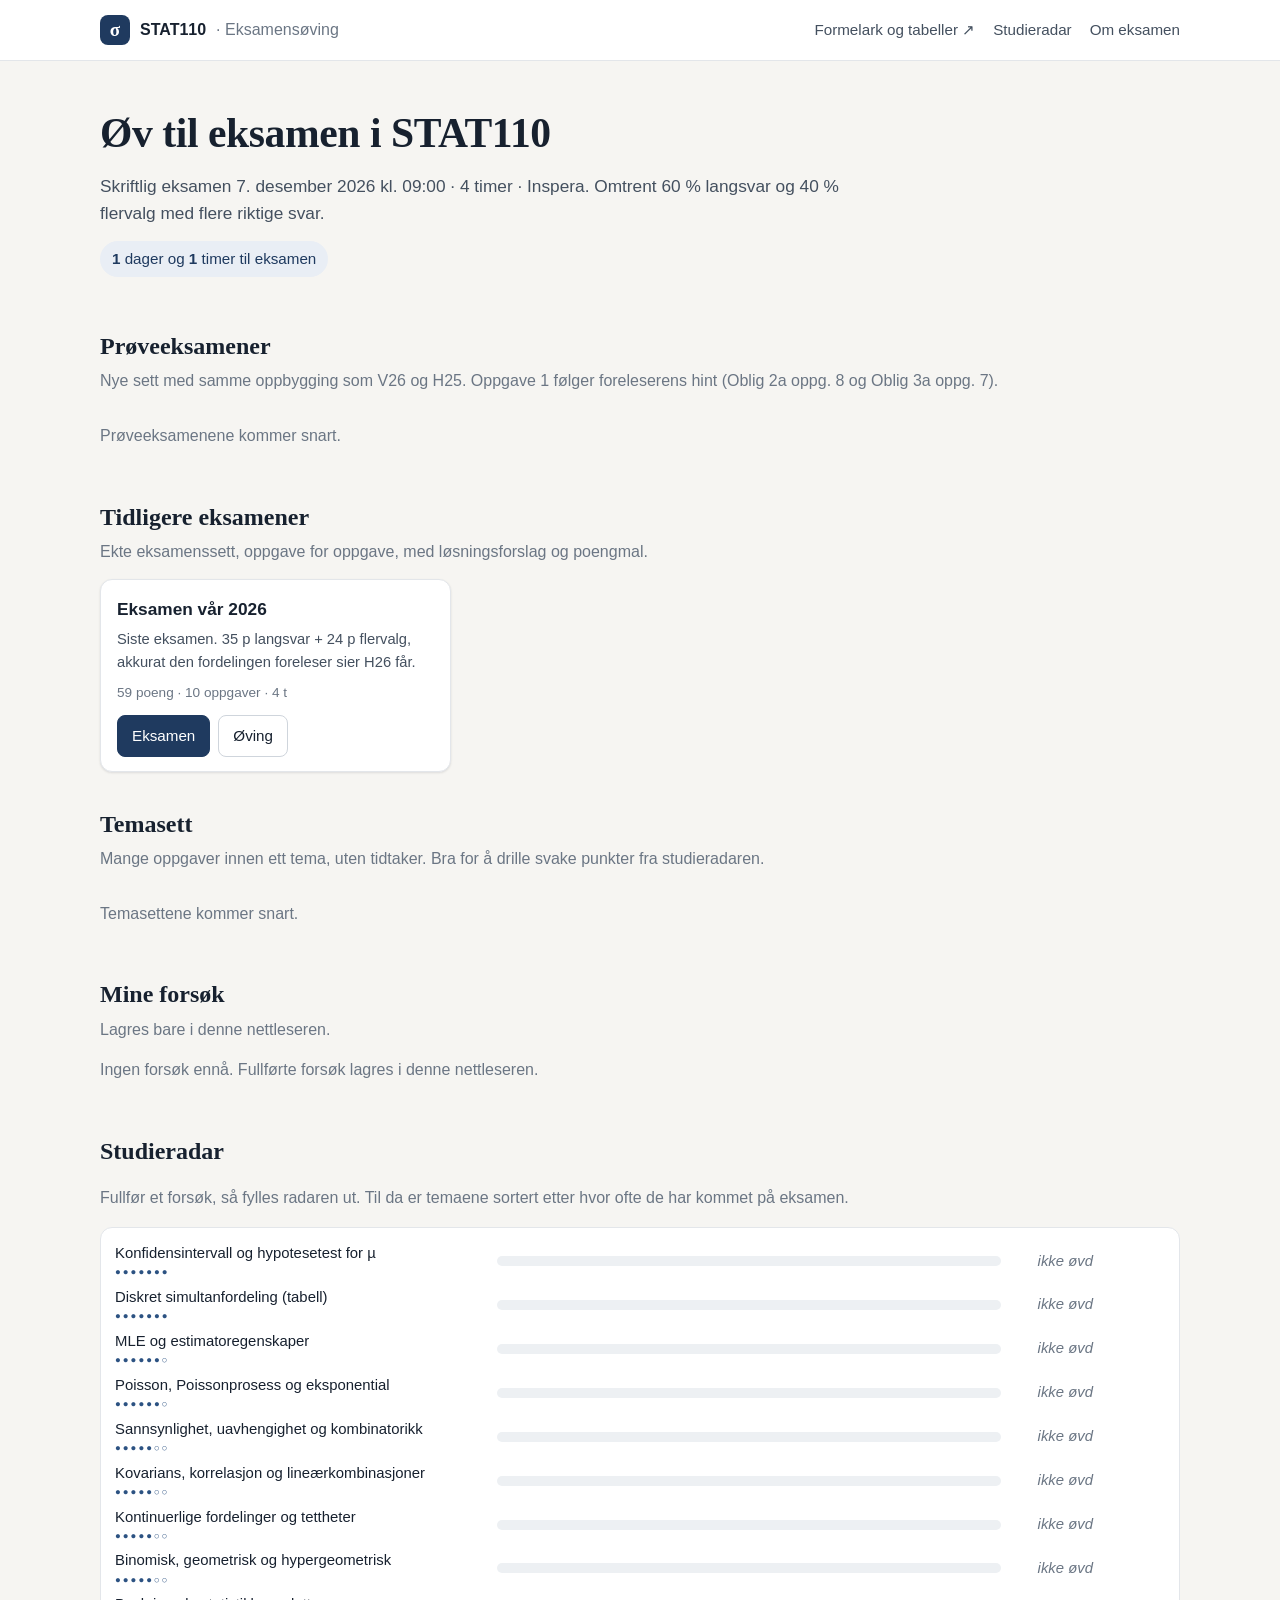
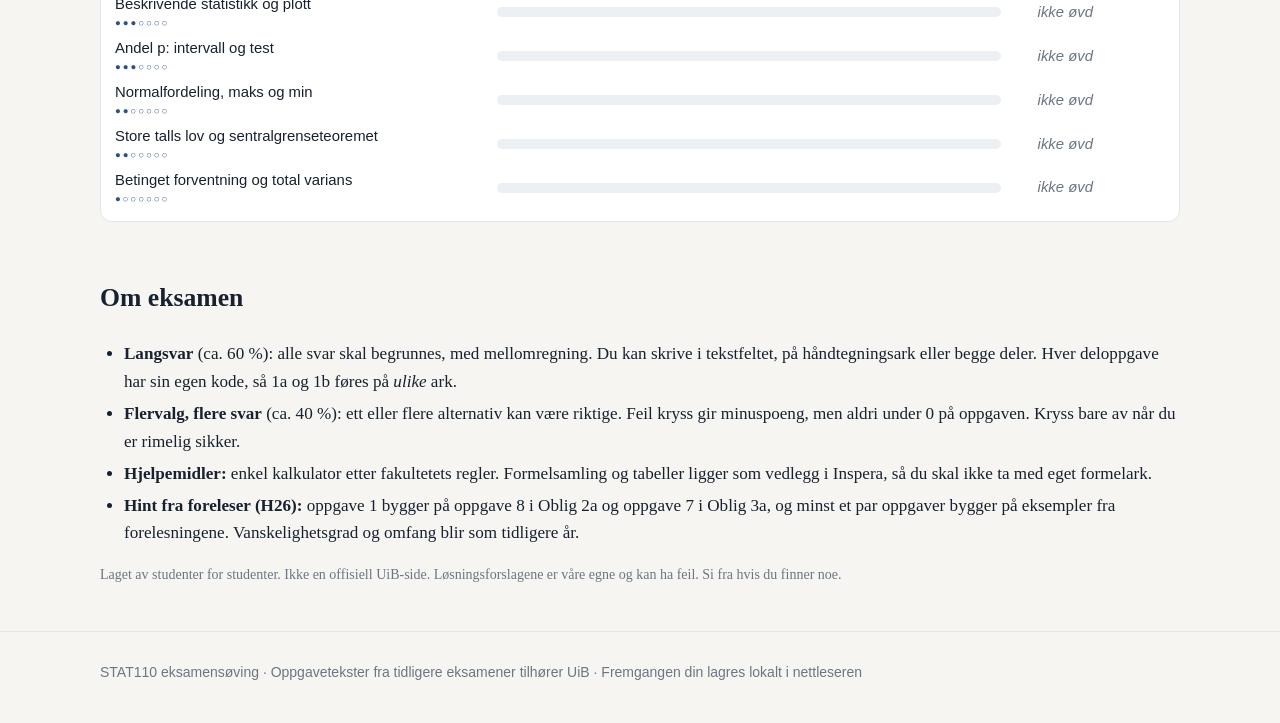
==== index.html @ f44f72cd "Første versjon: eksamensmotor, formelark og tabeller, V26 - Eksamensmodus med tidtaker og øvingsmodu" ====
<!DOCTYPE html>
<html lang="nb">
<head>
  <meta charset="utf-8">
  <meta name="viewport" content="width=device-width, initial-scale=1">
  <title>STAT110 · Eksamensøving</title>
  <meta name="description" content="Prøveeksamener, tidligere eksamener og temasett for STAT110 Grunnkurs i statistikk (UiB).">
  <link rel="icon" href="data:image/svg+xml,<svg xmlns='http://www.w3.org/2000/svg' viewBox='0 0 32 32'><rect width='32' height='32' rx='7' fill='%231f3a5f'/><text x='16' y='23' font-size='20' text-anchor='middle' fill='white' font-family='Georgia'>σ</text></svg>">
  <link rel="stylesheet" href="vendor/katex/katex.min.css">
  <link rel="stylesheet" href="css/style.css">
</head>
<body>
  <header class="site-head">
    <div class="wrap head-inner">
      <a class="brand" href="./"><span class="logo">σ</span> STAT110 <span class="muted">· Eksamensøving</span></a>
      <nav class="top-links">
        <a href="formelark.html" target="_blank" rel="noopener">Formelark og tabeller ↗</a>
        <a href="#radar-sec">Studieradar</a>
        <a href="#om">Om eksamen</a>
      </nav>
    </div>
  </header>

  <main id="main" class="wrap">
    <section class="hero">
      <div>
        <h1>Øv til eksamen i STAT110</h1>
        <p class="lead">Skriftlig eksamen 7. desember 2026 kl. 09:00 · 4 timer · Inspera. Omtrent 60 % langsvar og 40 % flervalg med flere riktige svar.</p>
        <p id="countdown" class="countdown"></p>
      </div>
    </section>

    <section class="block" id="prove-sec">
      <div class="block-head">
        <h2>Prøveeksamener</h2>
        <p class="muted">Nye sett med samme oppbygging som V26 og H25. Oppgave 1 følger foreleserens hint (Oblig 2a oppg. 8 og Oblig 3a oppg. 7).</p>
      </div>
      <div class="grid" id="prove"></div>
    </section>

    <section class="block" id="tidligere-sec">
      <div class="block-head">
        <h2>Tidligere eksamener</h2>
        <p class="muted">Ekte eksamenssett, oppgave for oppgave, med løsningsforslag og poengmal.</p>
      </div>
      <div class="grid" id="tidligere"></div>
    </section>

    <section class="block" id="temasett-sec">
      <div class="block-head">
        <h2>Temasett</h2>
        <p class="muted">Mange oppgaver innen ett tema, uten tidtaker. Bra for å drille svake punkter fra studieradaren.</p>
      </div>
      <div class="grid" id="temasett"></div>
    </section>

    <section class="block" id="runs-sec">
      <div class="block-head">
        <h2>Mine forsøk</h2>
        <p class="muted">Lagres bare i denne nettleseren.</p>
      </div>
      <div id="runs"></div>
    </section>

    <section class="block" id="radar-sec">
      <div class="block-head">
        <h2>Studieradar</h2>
      </div>
      <div id="radar"></div>
    </section>

    <section class="block prose" id="om">
      <h2>Om eksamen</h2>
      <ul>
        <li><strong>Langsvar</strong> (ca. 60 %): alle svar skal begrunnes, med mellomregning. Du kan skrive i tekstfeltet, på håndtegningsark eller begge deler. Hver deloppgave har sin egen kode, så 1a og 1b føres på <em>ulike</em> ark.</li>
        <li><strong>Flervalg, flere svar</strong> (ca. 40 %): ett eller flere alternativ kan være riktige. Feil kryss gir minuspoeng, men aldri under 0 på oppgaven. Kryss bare av når du er rimelig sikker.</li>
        <li><strong>Hjelpemidler:</strong> enkel kalkulator etter fakultetets regler. Formelsamling og tabeller ligger som vedlegg i Inspera, så du skal ikke ta med eget formelark.</li>
        <li><strong>Hint fra foreleser (H26):</strong> oppgave 1 bygger på oppgave 8 i Oblig 2a og oppgave 7 i Oblig 3a, og minst et par oppgaver bygger på eksempler fra forelesningene. Vanskelighetsgrad og omfang blir som tidligere år.</li>
      </ul>
      <p class="muted small">Laget av studenter for studenter. Ikke en offisiell UiB-side. Løsningsforslagene er våre egne og kan ha feil. Si fra hvis du finner noe.</p>
    </section>
  </main>

  <footer class="site-foot"><div class="wrap muted small">STAT110 eksamensøving · Oppgavetekster fra tidligere eksamener tilhører UiB · Fremgangen din lagres lokalt i nettleseren</div></footer>

  <script defer src="vendor/katex/katex.min.js"></script>
  <script defer src="vendor/katex/contrib/auto-render.min.js"></script>
  <script type="module" src="js/home.js"></script>
</body>
</html>
---- css/style.css ----
:root {
  --ink: #17212f;
  --ink-2: #44505f;
  --muted: #6b7684;
  --line: #e3e6ea;
  --bg: #f6f5f2;
  --card: #ffffff;
  --navy: #1f3a5f;
  --navy-2: #2c5282;
  --accent: #b45309;
  --ok: #1f7a4d;
  --ok-bg: #e8f5ee;
  --bad: #b42318;
  --bad-bg: #fdecea;
  --warn-bg: #fff6e5;
  --radius: 12px;
  --shadow: 0 1px 2px rgba(16, 24, 40, 0.05), 0 1px 3px rgba(16, 24, 40, 0.06);
  --serif: "Iowan Old Style", "Charter", "Georgia", "Times New Roman", serif;
  --sans: -apple-system, BlinkMacSystemFont, "Segoe UI", "Inter", Roboto, "Helvetica Neue", Arial, sans-serif;
}

* { box-sizing: border-box; }
html { scroll-behavior: smooth; }
body {
  margin: 0;
  font-family: var(--sans);
  color: var(--ink);
  background: var(--bg);
  line-height: 1.55;
  font-size: 16px;
}
a { color: var(--navy-2); }
img { max-width: 100%; height: auto; }
.wrap { max-width: 1120px; margin: 0 auto; padding: 0 20px; }
.muted { color: var(--muted); }
.small { font-size: 0.875rem; }
code { background: #eef1f4; padding: 0 4px; border-radius: 4px; }

/* Header */
.site-head { background: var(--card); border-bottom: 1px solid var(--line); position: sticky; top: 0; z-index: 20; }
.head-inner { display: flex; align-items: center; justify-content: space-between; gap: 16px; min-height: 60px; flex-wrap: wrap; }
.brand { font-weight: 700; color: var(--ink); text-decoration: none; display: flex; align-items: center; gap: 10px; }
.brand .muted { font-weight: 400; }
.logo { display: inline-grid; place-items: center; width: 30px; height: 30px; border-radius: 8px; background: var(--navy); color: #fff; font-family: var(--serif); font-size: 19px; }
.top-links { display: flex; gap: 18px; flex-wrap: wrap; }
.top-links a { color: var(--ink-2); text-decoration: none; font-size: 0.95rem; }
.top-links a:hover { color: var(--navy-2); text-decoration: underline; }

/* Hero */
.hero { padding: 40px 0 8px; }
.hero h1 { font-family: var(--serif); font-size: clamp(1.8rem, 3.5vw, 2.6rem); margin: 0 0 8px; letter-spacing: -0.01em; }
.lead { font-size: 1.08rem; color: var(--ink-2); max-width: 760px; margin: 0; }
.countdown { display: inline-block; margin-top: 14px; padding: 6px 12px; border-radius: 999px; background: #e9eef5; color: var(--navy); font-size: 0.95rem; }

/* Blocks */
.block { padding: 28px 0 6px; }
.block-head h2 { font-family: var(--serif); font-size: 1.5rem; margin: 0; }
.block-head p { margin: 4px 0 14px; }
.grid { display: grid; grid-template-columns: repeat(auto-fill, minmax(260px, 1fr)); gap: 14px; }
.exam-card { background: var(--card); border: 1px solid var(--line); border-radius: var(--radius); padding: 16px 16px 14px; box-shadow: var(--shadow); display: flex; flex-direction: column; }
.exam-card-top { display: flex; justify-content: space-between; align-items: start; gap: 8px; }
.exam-card h3 { margin: 0; font-size: 1.08rem; }
.exam-card .blurb { margin: 6px 0 0; color: var(--ink-2); font-size: 0.92rem; flex: 1; }
.exam-card .meta { margin: 8px 0 12px; color: var(--muted); font-size: 0.85rem; }
.badge { background: var(--ok-bg); color: var(--ok); border-radius: 999px; padding: 2px 9px; font-size: 0.78rem; white-space: nowrap; font-weight: 600; }
.chip { display: inline-block; font-size: 0.75rem; padding: 1px 7px; border-radius: 999px; background: #eef1f4; color: var(--ink-2); }
.chip.warn { background: var(--warn-bg); color: var(--accent); }

/* Buttons */
.btns { display: flex; gap: 8px; flex-wrap: wrap; align-items: center; }
.btns.center { justify-content: center; margin: 26px 0 50px; }
.btn { appearance: none; border: 1px solid #cfd5dc; background: #fff; color: var(--ink); padding: 8px 14px; border-radius: 8px; font: inherit; font-size: 0.95rem; cursor: pointer; text-decoration: none; display: inline-flex; align-items: center; gap: 6px; transition: background .12s, border-color .12s; }
.btn:hover { background: #f3f5f8; border-color: #b9c1cb; }
.btn:disabled { opacity: .45; cursor: default; }
.btn.primary { background: var(--navy); border-color: var(--navy); color: #fff; }
.btn.primary:hover { background: var(--navy-2); }
.btn.accent { background: #fff7ed; border-color: #f2c48d; color: #8a3f07; }
.btn.small { padding: 5px 10px; font-size: 0.85rem; }
.link { background: none; border: 0; color: var(--bad); cursor: pointer; font: inherit; font-size: 0.85rem; padding: 0; }

/* Tables */
.table-wrap { overflow-x: auto; }
table { border-collapse: collapse; }
table.md, table.runs { width: auto; min-width: 50%; background: var(--card); margin: 10px 0; font-size: 0.95rem; }
table.md th, table.md td, table.runs th, table.runs td { border: 1px solid var(--line); padding: 6px 10px; text-align: left; }
table.md th, table.runs th { background: #f3f5f8; font-weight: 600; }
table.runs { width: 100%; }

/* Radar */
.radar { display: grid; gap: 6px; background: var(--card); border: 1px solid var(--line); border-radius: var(--radius); padding: 14px; }
.radar-row { display: grid; grid-template-columns: minmax(200px, 2.2fr) 3fr 80px 60px; gap: 12px; align-items: center; font-size: 0.93rem; }
.radar-name { display: flex; flex-direction: column; }
.freq { font-size: 0.6rem; letter-spacing: 2px; color: var(--navy-2); }
.radar-bar { height: 10px; background: #edf0f3; border-radius: 999px; overflow: hidden; }
.radar-bar span { display: block; height: 100%; background: var(--navy-2); border-radius: 999px; }
.radar-row.low .radar-bar span { background: #d9534f; }
.radar-row.mid .radar-bar span { background: #e0a030; }
.radar-row.high .radar-bar span { background: #2e9e63; }
.radar-row.unseen .radar-val { color: var(--muted); font-style: italic; }
.radar-val { text-align: right; font-variant-numeric: tabular-nums; }
@media (max-width: 640px) { .radar-row { grid-template-columns: 1fr 70px; } .radar-bar { grid-column: 1 / -1; order: 3; } .radar-go { display: none; } }

/* Prose */
.prose { font-family: var(--serif); font-size: 1.07rem; line-height: 1.62; }
.prose p { margin: 0.55em 0; }
.prose ul, .prose ol { padding-left: 1.4em; }
.prose li { margin: 0.25em 0; }
.prose img { display: block; margin: 12px auto; border: 1px solid var(--line); border-radius: 8px; background: #fff; }
.prose h3, .prose h4 { font-family: var(--sans); }
.katex { font-size: 1.04em; }
.katex-display { overflow-x: auto; overflow-y: hidden; padding: 2px 0; }

/* Cards */
.card { background: var(--card); border: 1px solid var(--line); border-radius: var(--radius); padding: 22px 24px; box-shadow: var(--shadow); }
.card.error { border-color: #f1b5ae; background: var(--bad-bg); margin: 20px 0; }
.eyebrow { text-transform: uppercase; letter-spacing: .08em; font-size: 0.75rem; color: var(--muted); margin: 0 0 4px; font-weight: 600; }

/* Start */
.start { max-width: 760px; margin: 36px auto; }
.start h1 { font-family: var(--serif); margin: 0 0 6px; }
.facts { list-style: none; padding: 0; display: flex; flex-wrap: wrap; gap: 8px; margin: 14px 0; }
.facts li { background: #f1f4f8; border-radius: 8px; padding: 6px 12px; font-size: 0.92rem; }
.start .btns { margin: 18px 0 10px; }
.resume { background: var(--warn-bg); border-radius: 10px; padding: 12px 16px; margin: 16px 0; }
.resume p { margin: 0 0 8px; }

/* Exam bar */
.exam-bar { position: sticky; top: 0; z-index: 30; background: var(--navy); color: #fff; }
.bar-inner { max-width: 1120px; margin: 0 auto; padding: 8px 20px; display: flex; align-items: center; gap: 14px; }
.bar-title { color: #fff; font-weight: 700; text-decoration: none; }
.bar-exam { opacity: .85; flex: 1; white-space: nowrap; overflow: hidden; text-overflow: ellipsis; }
.timer { font-variant-numeric: tabular-nums; background: rgba(255,255,255,.12); padding: 4px 10px; border-radius: 6px; font-size: 0.92rem; }
.timer:empty { display: none; }
.timer.warn { background: #f59e0b; color: #1a1a1a; }
.exam-bar .btn { border-color: rgba(255,255,255,.35); background: transparent; color: #fff; }
.exam-bar .btn:hover { background: rgba(255,255,255,.1); }
.exam-bar .btn.primary { background: #fff; color: var(--navy); }

/* Exam layout */
.exam-layout { display: grid; grid-template-columns: 210px 1fr; gap: 20px; margin: 22px 0 60px; align-items: start; }
.task-nav { position: sticky; top: 70px; background: var(--card); border: 1px solid var(--line); border-radius: var(--radius); padding: 12px; font-size: 0.85rem; }
.nav-sec p { margin: 6px 0 6px; color: var(--muted); font-weight: 600; font-size: 0.78rem; }
.nav-sec + .nav-sec { border-top: 1px solid var(--line); margin-top: 8px; padding-top: 4px; }
.nav-btns { display: flex; flex-wrap: wrap; gap: 6px; }
.nav-btns button { min-width: 40px; padding: 5px 6px; border-radius: 6px; border: 1px solid #cfd5dc; background: #fff; cursor: pointer; font: inherit; font-size: 0.82rem; }
.nav-btns button.done { background: #e9eef5; border-color: #9fb3cc; }
.nav-btns button.cur { outline: 2px solid var(--navy); outline-offset: 1px; font-weight: 700; }
@media (max-width: 820px) {
  .exam-layout { grid-template-columns: 1fr; }
  .task-nav { position: static; }
}
.task { min-width: 0; }
.section-intro { background: #f7f8fa; border-left: 3px solid #c9d3df; padding: 6px 16px; border-radius: 6px; margin: 8px 0 14px; }
.task-head { display: flex; align-items: center; gap: 12px; flex-wrap: wrap; margin: 6px 0 4px; }
.task-head h2 { margin: 0; font-family: var(--serif); font-size: 1.6rem; }
.tag { font-size: 0.78rem; padding: 3px 9px; border-radius: 999px; background: #eef2f7; color: var(--navy); font-weight: 600; }
.tag.flervalg { background: #f4effb; color: #5b3a92; }
.pts { margin-left: auto; font-size: 1rem; }
.hint { color: var(--muted); font-weight: 600; margin: 14px 0 6px; font-size: 0.92rem; }
.options { display: grid; gap: 8px; }
.opt { display: flex; gap: 12px; align-items: flex-start; padding: 10px 12px; border: 1px solid var(--line); border-radius: 10px; cursor: pointer; font-family: var(--serif); font-size: 1.04rem; background: #fff; }
.opt:hover { background: #fafbfc; }
.opt input { margin-top: 5px; width: 18px; height: 18px; accent-color: var(--navy); flex: none; }
.opt:has(input:checked) { border-color: #9fb3cc; background: #f3f6fa; }
.opt.is-correct { border-color: #8fd0ad; background: var(--ok-bg); }
.opt.is-wrong { border-color: #f1a7a0; background: var(--bad-bg); }
.answer-label { display: block; font-weight: 600; margin: 16px 0 6px; font-size: 0.92rem; }
textarea { width: 100%; font: 0.98rem/1.5 ui-monospace, SFMono-Regular, Menlo, Consolas, monospace; padding: 12px; border: 1px solid #cfd5dc; border-radius: 10px; resize: vertical; background: #fff; }
textarea:focus { outline: 2px solid #9fb3cc; border-color: transparent; }
.paper { display: flex; gap: 8px; align-items: center; font-size: 0.9rem; color: var(--ink-2); margin-top: 8px; }
.task-foot { display: flex; gap: 8px; justify-content: space-between; margin-top: 22px; padding-top: 16px; border-top: 1px solid var(--line); flex-wrap: wrap; }
.task-foot #check { margin: 0 auto; }

/* Feedback */
.feedback { margin-top: 18px; padding: 14px 18px; background: #fbfaf7; border: 1px solid #ece6d9; border-radius: 10px; }
.feedback h3 { margin: 0 0 4px; font-size: 1rem; }
.score-line { margin: 0 0 8px; font-size: 1.02rem; }
.why { list-style: none; padding: 0; margin: 0; display: grid; gap: 8px; }
.why li { padding: 8px 10px; border-radius: 8px; font-family: var(--serif); }
.why li.ok { background: var(--ok-bg); }
.why li.no { background: #f6f6f6; }
.why .mark { font-family: var(--sans); font-weight: 700; font-size: 0.82rem; }
.why li.ok .mark { color: var(--ok); }
.why li.no .mark { color: var(--bad); }
.why .muted { font-size: 0.95rem; margin-top: 2px; }
.why .muted p { margin: 0.2em 0; }
.solution { margin-top: 6px; }
.rubric-list { padding-left: 1.2em; }

/* Results */
.results { margin: 24px auto 0; max-width: 900px; display: grid; gap: 16px; }
.summary h1 { font-family: var(--serif); margin: 0 0 6px; }
.score-big { font-size: 1.3rem; margin: 6px 0 12px; }
.score-big span { font-size: 2.6rem; font-weight: 700; color: var(--navy); font-family: var(--serif); }
.score-big em { color: var(--muted); font-style: normal; }
.split { display: grid; grid-template-columns: 1fr 1fr; gap: 12px; }
.split > div { background: #f5f7fa; border-radius: 10px; padding: 10px 14px; }
.notice { background: var(--warn-bg); padding: 10px 14px; border-radius: 10px; margin: 14px 0 0; }
.notice.ok { background: var(--ok-bg); }
.result h4 { margin: 16px 0 6px; font-size: 0.95rem; }
.result details { margin: 6px 0; }
.result summary { cursor: pointer; color: var(--navy-2); font-size: 0.92rem; }
.your-answer { white-space: pre-wrap; background: #f6f7f9; padding: 10px 12px; border-radius: 8px; font-size: 0.92rem; margin: 0; max-height: 360px; overflow: auto; }
.rubric { margin-top: 14px; border-top: 1px dashed var(--line); padding-top: 10px; }
.rubric h4 { margin: 0 0 8px; }
.rubric label { display: grid; grid-template-columns: 20px 46px 1fr; gap: 8px; align-items: start; padding: 6px 4px; border-radius: 6px; cursor: pointer; font-size: 0.95rem; }
.rubric label:hover { background: #f7f8fa; }
.rubric label input[type=checkbox] { margin-top: 4px; accent-color: var(--ok); }
.rubric .mark-zero { margin-top: 8px; }
.self-score { width: 80px; padding: 5px 8px; border: 1px solid #cfd5dc; border-radius: 6px; font: inherit; }

/* Formelark */
.formel-page .site-head { position: sticky; }
.tabs { display: flex; gap: 4px; flex-wrap: wrap; }
.tabs button { border: 1px solid transparent; background: none; padding: 6px 10px; border-radius: 8px; cursor: pointer; font: inherit; font-size: 0.9rem; color: var(--ink-2); }
.tabs button.on { background: #e9eef5; color: var(--navy); font-weight: 600; }
.formel { padding-bottom: 60px; }
.pane { display: none; background: var(--card); border: 1px solid var(--line); border-radius: var(--radius); padding: 8px 24px 24px; margin-top: 10px; }
.pane.on { display: block; }
.pane h2 { font-family: var(--serif); font-size: 1.3rem; border-bottom: 1px solid var(--line); padding-bottom: 4px; margin-top: 24px; }
.pane h3 { font-size: 1rem; margin: 6px 0; }
.pane li { margin: 4px 0; }
.dist-grid { display: grid; grid-template-columns: repeat(auto-fill, minmax(320px, 1fr)); gap: 12px; }
.dist-grid > div { border: 1px solid var(--line); border-radius: 10px; padding: 8px 14px; }
.dist-grid p { margin: 6px 0; }
table.num { font-variant-numeric: tabular-nums; font-size: 0.86rem; margin: 6px 0 18px; }
table.num th, table.num td { border: 1px solid var(--line); padding: 3px 7px; text-align: right; }
table.num thead th { background: #f3f5f8; position: sticky; top: 0; }
table.num tbody th { background: #f8f9fb; }
table.num tbody tr:nth-child(5n) td, table.num tbody tr:nth-child(5n) th { border-bottom: 2px solid #d5dae1; }
table.num tr:hover td { background: #f3f7fc; }
table.num td.hl { background: #ffe9a8 !important; font-weight: 700; }

.site-foot { padding: 30px 0 40px; border-top: 1px solid var(--line); margin-top: 30px; }
.loading { margin: 40px 0; }

@media print {
  .site-head, .tabs, .exam-bar { display: none; }
  .pane { display: block !important; border: 0; }
}
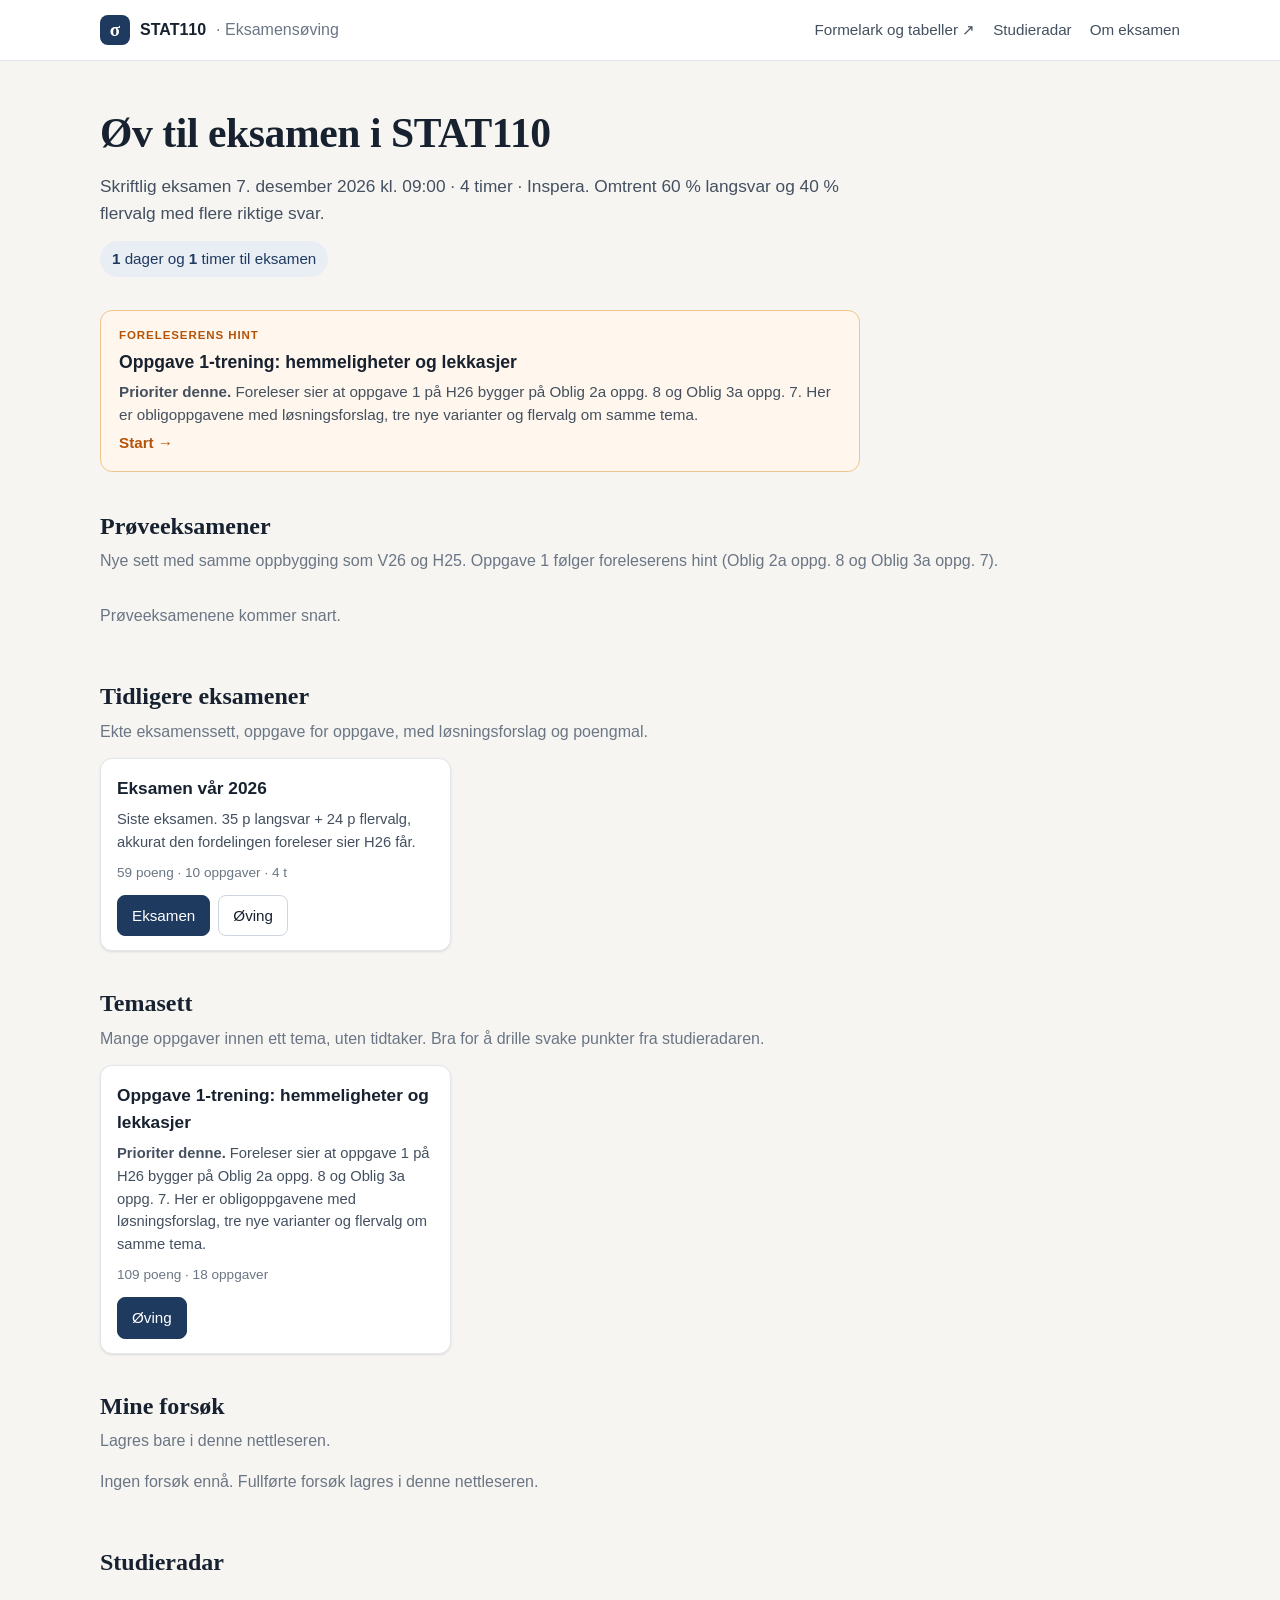
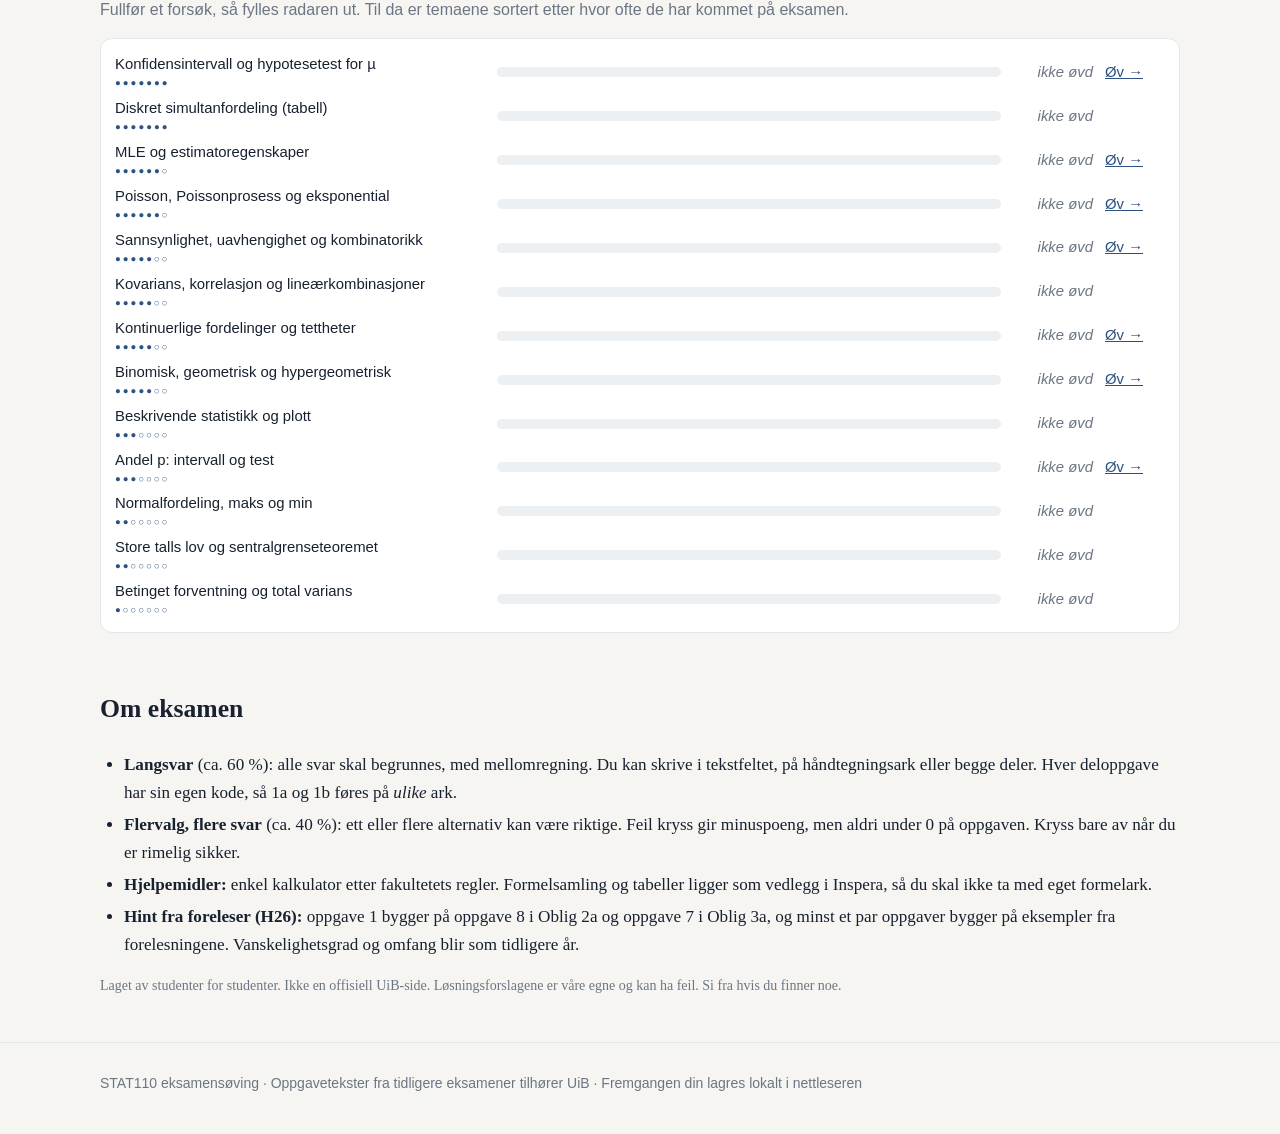
==== commit c7d8c243: "Oppgave 1-trening (Oblig 2a oppg. 8, Oblig 3a oppg. 7 + tre varianter), uthevet på forsiden - Nytt t" ====
--- a/index.html
+++ b/index.html
@@ -28,6 +28,7 @@
         <p class="lead">Skriftlig eksamen 7. desember 2026 kl. 09:00 · 4 timer · Inspera. Omtrent 60 % langsvar og 40 % flervalg med flere riktige svar.</p>
         <p id="countdown" class="countdown"></p>
       </div>
+      <div id="featured"></div>
     </section>
 
     <section class="block" id="prove-sec">
--- a/css/style.css
+++ b/css/style.css
@@ -51,6 +51,13 @@
 .hero h1 { font-family: var(--serif); font-size: clamp(1.8rem, 3.5vw, 2.6rem); margin: 0 0 8px; letter-spacing: -0.01em; }
 .lead { font-size: 1.08rem; color: var(--ink-2); max-width: 760px; margin: 0; }
 .countdown { display: inline-block; margin-top: 14px; padding: 6px 12px; border-radius: 999px; background: #e9eef5; color: var(--navy); font-size: 0.95rem; }
+
+.featured { display: grid; gap: 4px; margin-top: 18px; padding: 16px 18px; border-radius: var(--radius); background: #fff7ed; border: 1px solid #f2c48d; color: var(--ink); text-decoration: none; max-width: 760px; }
+.featured:hover { background: #ffefdb; }
+.featured b { font-size: 1.1rem; }
+.featured span { color: var(--ink-2); font-size: 0.95rem; }
+.featured .feat-tag { font-size: 0.72rem; text-transform: uppercase; letter-spacing: .08em; color: var(--accent); font-weight: 700; }
+.featured .go { color: var(--accent); font-weight: 600; }
 
 /* Blocks */
 .block { padding: 28px 0 6px; }
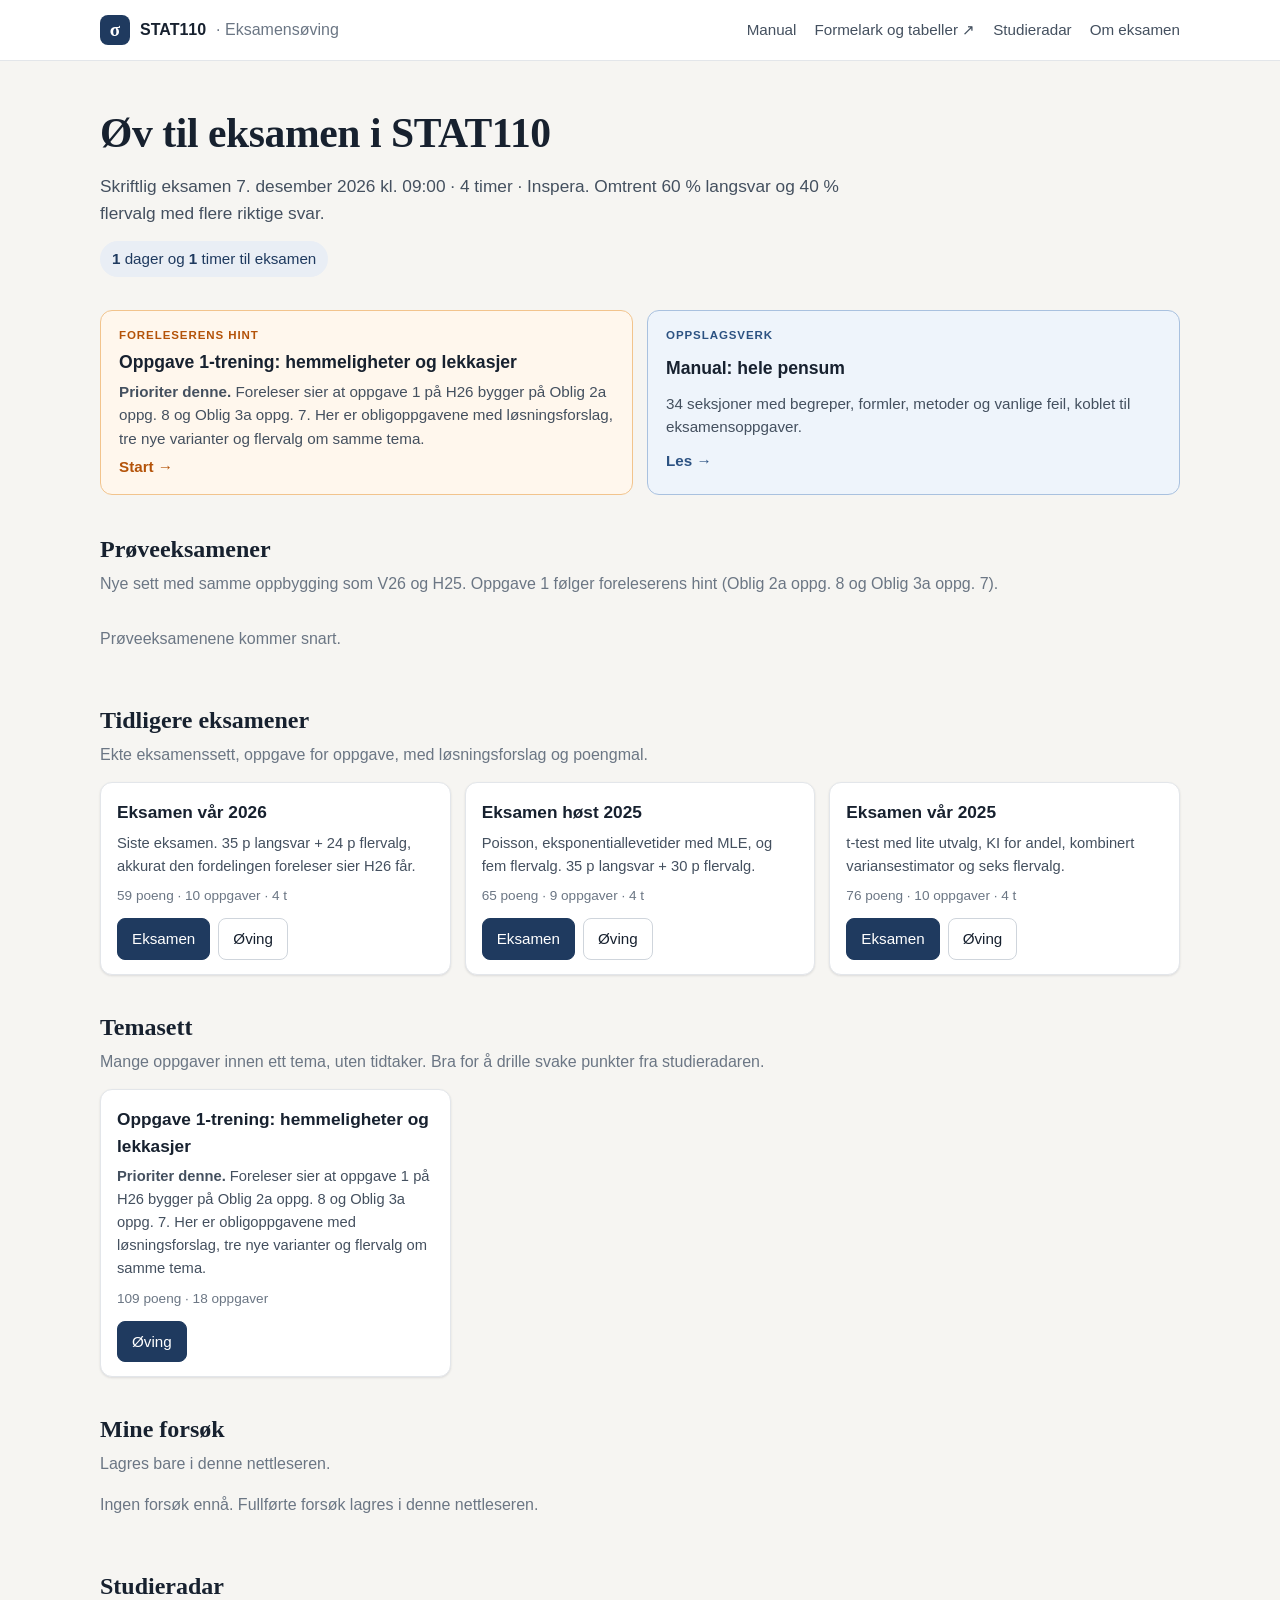
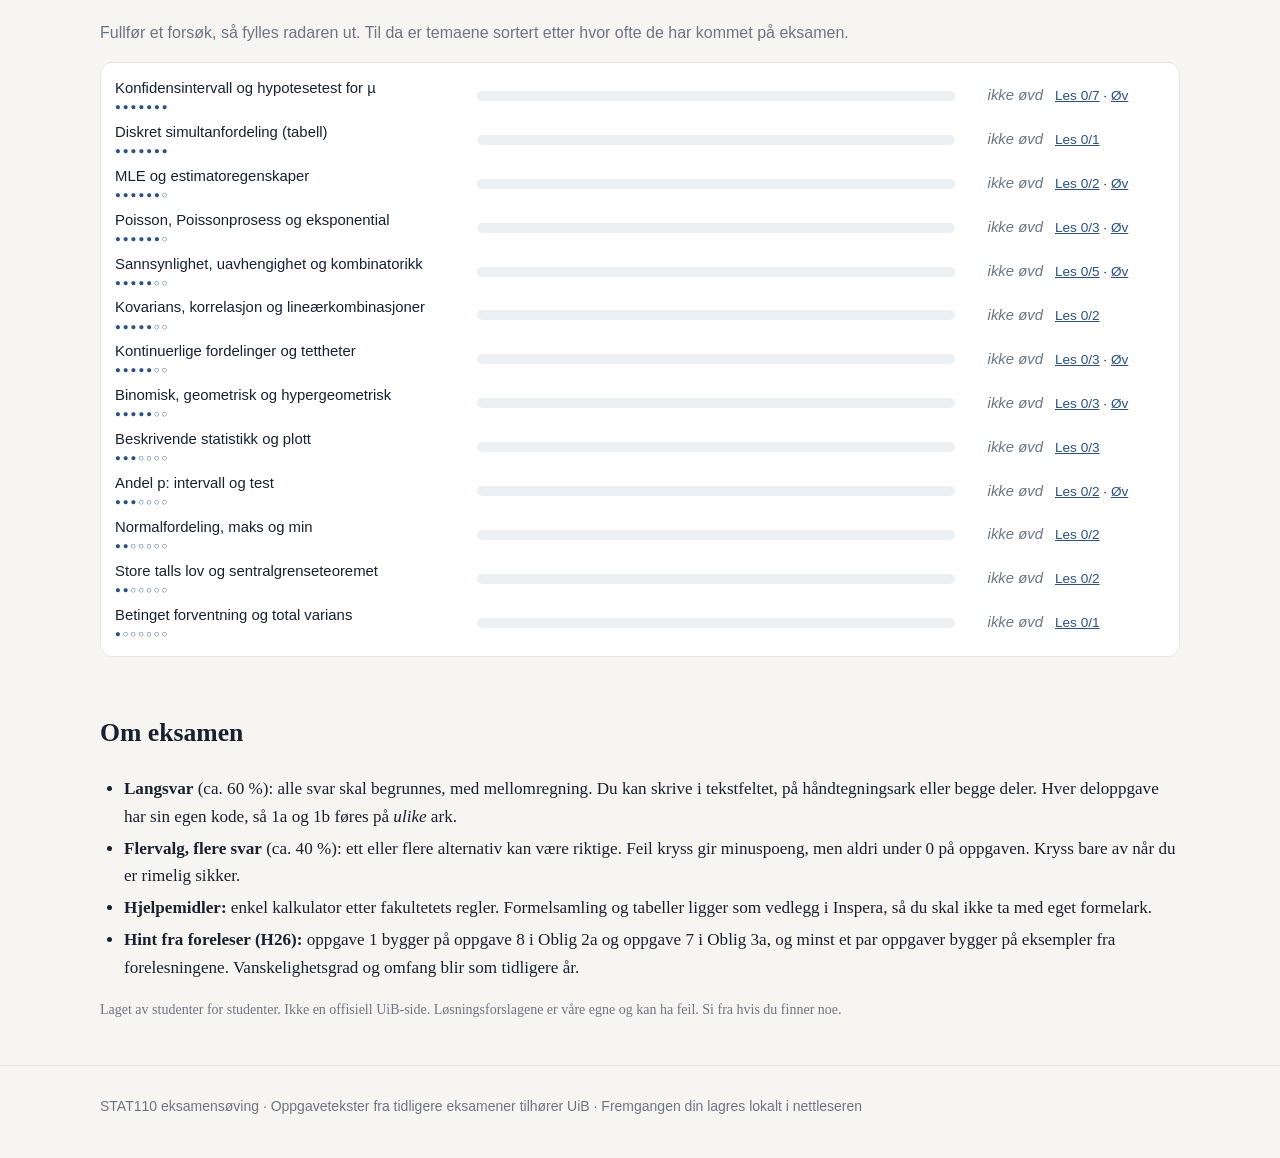
==== commit 5f698ecd: "Manual: oversikt over hele pensum (34 seksjoner i 10 deler) - manual.html med innholdsfortegnelse, s" ====
--- a/index.html
+++ b/index.html
@@ -14,6 +14,7 @@
     <div class="wrap head-inner">
       <a class="brand" href="./"><span class="logo">σ</span> STAT110 <span class="muted">· Eksamensøving</span></a>
       <nav class="top-links">
+        <a href="manual.html">Manual</a>
         <a href="formelark.html" target="_blank" rel="noopener">Formelark og tabeller ↗</a>
         <a href="#radar-sec">Studieradar</a>
         <a href="#om">Om eksamen</a>
@@ -28,7 +29,10 @@
         <p class="lead">Skriftlig eksamen 7. desember 2026 kl. 09:00 · 4 timer · Inspera. Omtrent 60 % langsvar og 40 % flervalg med flere riktige svar.</p>
         <p id="countdown" class="countdown"></p>
       </div>
-      <div id="featured"></div>
+      <div class="feature-row">
+        <div id="featured"></div>
+        <a class="featured manual-card" href="manual.html"><span class="feat-tag">Oppslagsverk</span><b>Manual: hele pensum</b><span>34 seksjoner med begreper, formler, metoder og vanlige feil, koblet til eksamensoppgaver.</span><span class="go">Les →</span></a>
+      </div>
     </section>
 
     <section class="block" id="prove-sec">
--- a/css/style.css
+++ b/css/style.css
@@ -59,6 +59,12 @@
 .featured .feat-tag { font-size: 0.72rem; text-transform: uppercase; letter-spacing: .08em; color: var(--accent); font-weight: 700; }
 .featured .go { color: var(--accent); font-weight: 600; }
 
+.feature-row { display: grid; grid-template-columns: repeat(auto-fit, minmax(300px, 1fr)); gap: 14px; margin-top: 18px; }
+.feature-row .featured { margin-top: 0; max-width: none; height: 100%; }
+.featured.manual-card { background: #eef4fb; border-color: #a9c1df; }
+.featured.manual-card:hover { background: #e2ecf8; }
+.featured.manual-card .feat-tag, .featured.manual-card .go { color: var(--navy-2); }
+
 /* Blocks */
 .block { padding: 28px 0 6px; }
 .block-head h2 { font-family: var(--serif); font-size: 1.5rem; margin: 0; }
@@ -95,7 +101,7 @@
 
 /* Radar */
 .radar { display: grid; gap: 6px; background: var(--card); border: 1px solid var(--line); border-radius: var(--radius); padding: 14px; }
-.radar-row { display: grid; grid-template-columns: minmax(200px, 2.2fr) 3fr 80px 60px; gap: 12px; align-items: center; font-size: 0.93rem; }
+.radar-row { display: grid; grid-template-columns: minmax(200px, 2.2fr) 3fr 76px 110px; gap: 12px; align-items: center; font-size: 0.93rem; }
 .radar-name { display: flex; flex-direction: column; }
 .freq { font-size: 0.6rem; letter-spacing: 2px; color: var(--navy-2); }
 .radar-bar { height: 10px; background: #edf0f3; border-radius: 999px; overflow: hidden; }
@@ -105,6 +111,7 @@
 .radar-row.high .radar-bar span { background: #2e9e63; }
 .radar-row.unseen .radar-val { color: var(--muted); font-style: italic; }
 .radar-val { text-align: right; font-variant-numeric: tabular-nums; }
+.radar-go { font-size: 0.85rem; white-space: nowrap; }
 @media (max-width: 640px) { .radar-row { grid-template-columns: 1fr 70px; } .radar-bar { grid-column: 1 / -1; order: 3; } .radar-go { display: none; } }
 
 /* Prose */
@@ -245,3 +252,63 @@
   .site-head, .tabs, .exam-bar { display: none; }
   .pane { display: block !important; border: 0; }
 }
+
+/* Callouts (brukes i manual og løsningsforslag) */
+.callout { border-radius: 10px; padding: 8px 16px; margin: 14px 0; border-left: 4px solid; font-size: 0.98em; }
+.callout > p:first-child { margin-top: 4px; }
+.callout-title { font-family: var(--sans); font-weight: 700; font-size: 0.8rem; text-transform: uppercase; letter-spacing: .06em; margin: 6px 0 2px; }
+.callout-title span { text-transform: none; letter-spacing: 0; font-size: 0.92rem; }
+.callout.ide { background: #eef4fb; border-color: #4a78b0; }
+.callout.ide .callout-title { color: #2c5282; }
+.callout.pass { background: #fdf1ef; border-color: #d0574a; }
+.callout.pass .callout-title { color: #a3352a; }
+.callout.metode { background: #eef7f1; border-color: #3c9a68; }
+.callout.metode .callout-title { color: #1f7a4d; }
+.callout.eksempel { background: #f6f4ef; border-color: #b9ab8c; }
+.callout.eksempel .callout-title { color: #6f6044; }
+.callout.eksamen { background: #fff6e8; border-color: #e09a3a; }
+.callout.eksamen .callout-title { color: #a35d0b; }
+.callout.def { background: #f4f1fa; border-color: #7b61b0; }
+.callout.def .callout-title { color: #5b3a92; }
+
+/* Manual */
+.manual-layout { display: grid; grid-template-columns: 280px 1fr; gap: 28px; align-items: start; padding-top: 20px; padding-bottom: 60px; }
+.manual-toc { position: sticky; top: 76px; max-height: calc(100vh - 92px); overflow: auto; background: var(--card); border: 1px solid var(--line); border-radius: var(--radius); padding: 12px; font-size: 0.88rem; }
+.manual-toc input[type=search] { width: 100%; padding: 8px 10px; border: 1px solid #cfd5dc; border-radius: 8px; font: inherit; }
+.read-progress { display: flex; align-items: center; gap: 8px; margin: 10px 0 6px; color: var(--muted); font-size: 0.8rem; }
+.read-progress .bar { flex: 1; height: 6px; background: #edf0f3; border-radius: 999px; overflow: hidden; }
+.read-progress .bar span { display: block; height: 100%; background: var(--ok); }
+.read-progress.searching > * { display: none; }
+.read-progress.searching::after { content: attr(data-hits); }
+.toc-part p { margin: 12px 0 4px; font-weight: 700; color: var(--ink-2); font-size: 0.78rem; text-transform: uppercase; letter-spacing: .04em; }
+.toc-part ul { list-style: none; margin: 0; padding: 0; }
+.toc-part li a { display: flex; gap: 6px; padding: 3px 6px; border-radius: 6px; color: var(--ink-2); text-decoration: none; line-height: 1.35; }
+.toc-part li a:hover { background: #f3f5f8; }
+.toc-part li.cur a { background: #e9eef5; color: var(--navy); font-weight: 600; }
+.toc-part .tick { width: 12px; flex: none; color: var(--ok); font-weight: 700; }
+.manual-main { min-width: 0; }
+.manual-head h1 { font-family: var(--serif); margin: 0 0 6px; font-size: 2rem; }
+.part-title { font-family: var(--serif); font-size: 1.55rem; margin: 40px 0 12px; display: flex; gap: 12px; align-items: baseline; }
+.part-title span { color: var(--accent); font-size: 1.1rem; min-width: 34px; }
+.part-intro { color: var(--ink-2); }
+.manual-sec { margin: 14px 0; scroll-margin-top: 80px; }
+.manual-sec > header { display: flex; gap: 14px; align-items: baseline; border-bottom: 1px solid var(--line); padding-bottom: 8px; margin-bottom: 6px; }
+.manual-sec h3 { margin: 0; font-family: var(--serif); font-size: 1.35rem; }
+.sec-num { color: var(--muted); font-variant-numeric: tabular-nums; font-size: 0.9rem; min-width: 42px; }
+.keys { margin: 2px 0 0; color: var(--muted); font-size: 0.85rem; }
+.manual-sec.is-read { border-left: 4px solid #8fd0ad; }
+.sec-foot { display: flex; justify-content: space-between; align-items: center; gap: 12px; flex-wrap: wrap; border-top: 1px solid var(--line); margin-top: 12px; padding-top: 10px; }
+.practice-links { display: flex; flex-wrap: wrap; gap: 6px; align-items: center; }
+.chip.practice { text-decoration: none; background: #eef2f7; color: var(--navy); padding: 3px 9px; }
+.chip.practice:hover { background: #dfe7f1; }
+.manual-sec.is-read .read-btn { background: var(--ok-bg); border-color: #8fd0ad; color: var(--ok); }
+.manual-foot { margin-top: 30px; }
+.toc-toggle { display: none; }
+.manual-links { margin-top: 12px; font-size: 0.9rem; }
+.manual-links a { margin-right: 10px; }
+@media (max-width: 900px) {
+  .manual-layout { grid-template-columns: 1fr; }
+  .toc-toggle { display: inline-flex; }
+  .manual-toc { display: none; position: fixed; inset: 60px 10px auto 10px; z-index: 40; max-height: calc(100vh - 80px); box-shadow: 0 10px 30px rgba(0,0,0,.15); }
+  body.toc-open .manual-toc { display: block; }
+}
